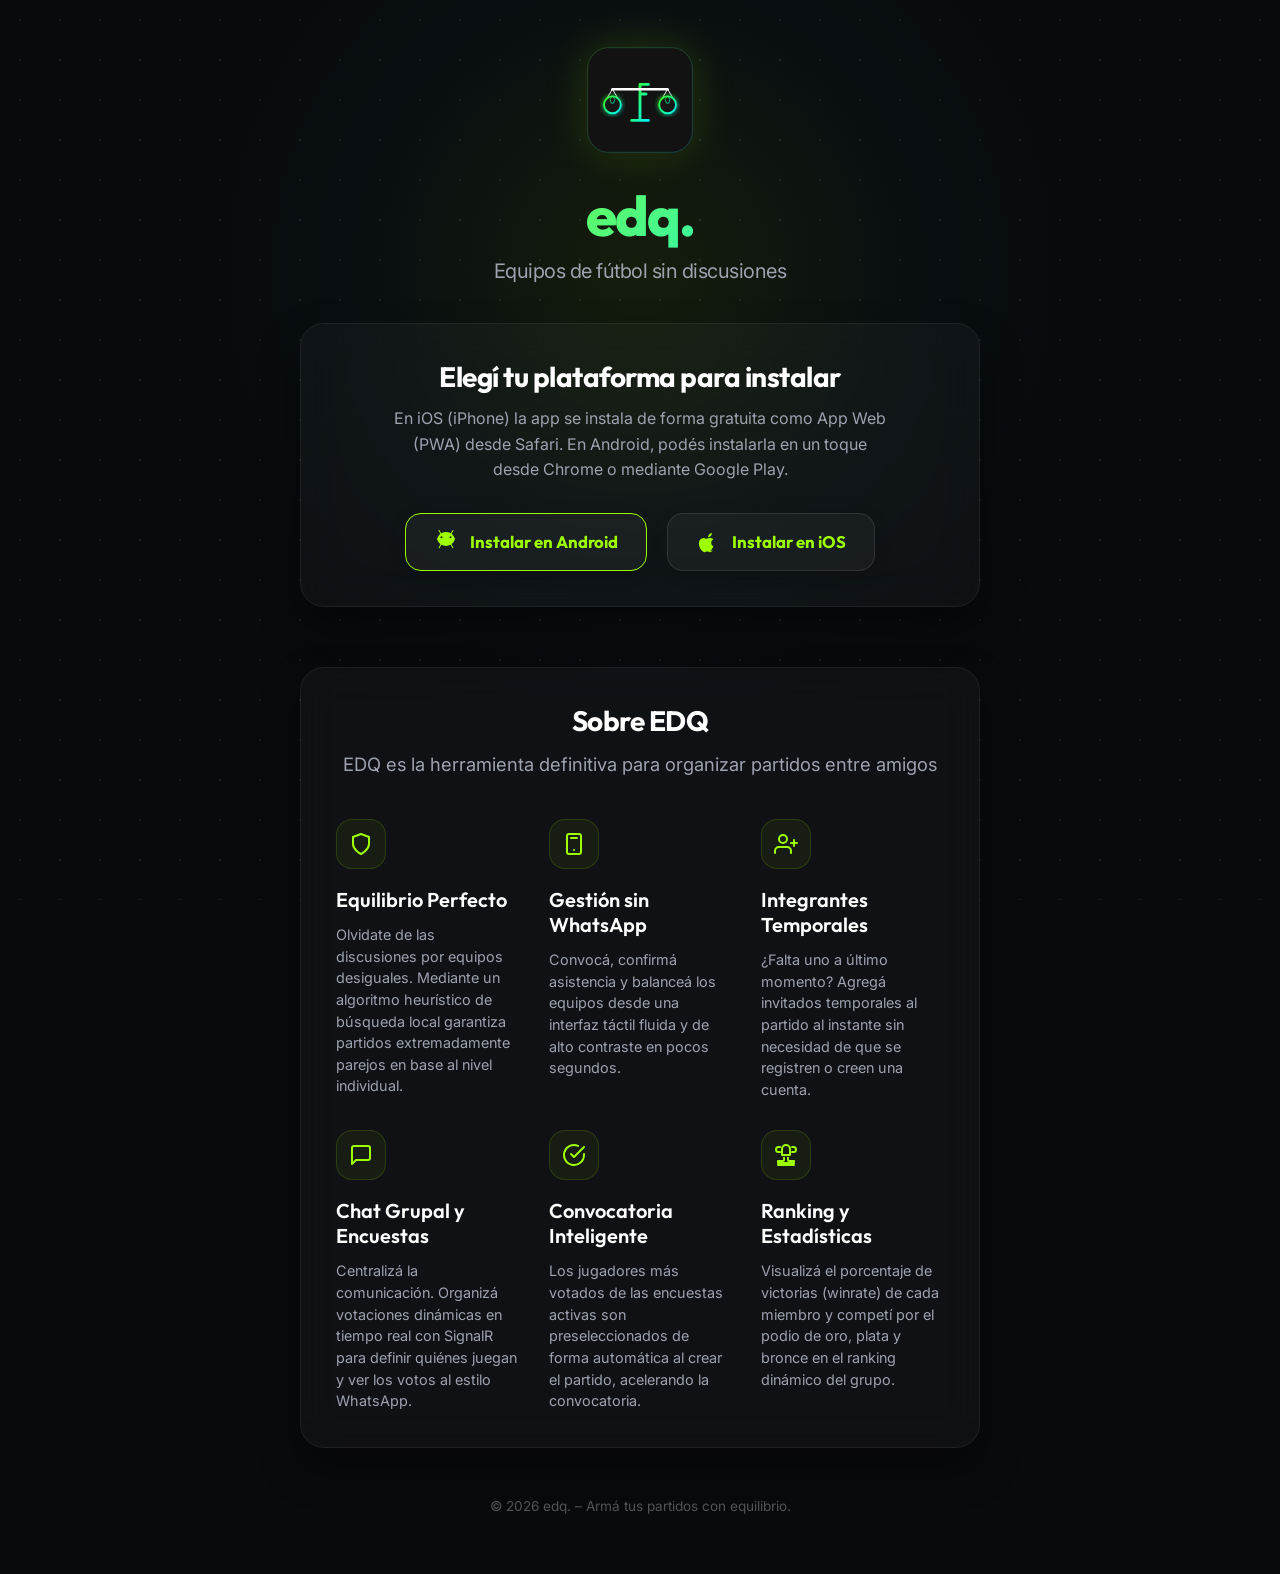
==== index.html @ 4a6f5aad "Initial commit" ====
<!DOCTYPE html>
<html lang="es">
<head>
    <meta charset="UTF-8">
    <meta name="viewport" content="width=device-width, initial-scale=1.0">
    <title>Instalar EDQ - Equipos de fútbol sin discusiones</title>
    
    <!-- Meta tags para SEO y preview -->
    <meta name="description" content="Instalá EDQ en tu celular y armá partidos equilibrados sin discusiones. PWA disponible para Android e iOS.">
    <meta name="color-scheme" content="dark">
    
    <!-- Google Fonts -->
    <link rel="preconnect" href="https://fonts.googleapis.com">
    <link rel="preconnect" href="https://fonts.gstatic.com" crossorigin>
    <link href="https://fonts.googleapis.com/css2?family=Inter:wght@300;400;500;600;700&family=Outfit:wght@400;600;700;800&display=swap" rel="stylesheet">
    
    <!-- Stylesheet -->
    <link rel="stylesheet" href="styles.css">
</head>
<body>

    <!-- Fondo dinámico con partículas de luz y gradiente -->
    <div class="radial-glow"></div>
    <div class="stars-overlay"></div>

    <div class="container">
        
        <!-- Hero Section -->
        <header class="hero">
            <div class="logo-container float-anim">
                <!-- SVG de EDQ integrado directamente para carga instantánea -->
                <svg xmlns="http://www.w3.org/2000/svg" viewBox="0 0 500 500" width="120" height="120" class="app-logo">
                    <defs>
                        <linearGradient id="gradientB2" x1="0%" y1="0%" x2="100%" y2="100%">
                            <stop offset="0%" stop-color="#39ff14" />
                            <stop offset="100%" stop-color="#00f2fe" />
                        </linearGradient>
                        <filter id="neonGlow" x="-20%" y="-20%" width="140%" height="140%">
                            <feGaussianBlur stdDeviation="12" result="blur" />
                            <feComposite in="SourceGraphic" in2="blur" operator="over" />
                        </filter>
                    </defs>
                    <rect width="440" height="440" x="30" y="30" rx="90" fill="#121212" stroke="#222" stroke-width="4"/>
                    <rect width="436" height="436" x="32" y="32" rx="88" fill="none" stroke="url(#gradientB2)" stroke-width="2" opacity="0.4"/>
                    <g transform="translate(250, 245)">
                        <path d="M -35,90 L 35,90 M 0,90 L 0,-60 M 0,-20 L 25,-20 M 0,-60 L 35,-60" fill="none" stroke="url(#gradientB2)" stroke-width="12" stroke-linecap="round" stroke-linejoin="round"/>
                        <path d="M -115,-40 L 115,-40" fill="none" stroke="#FFFFFF" stroke-width="10" stroke-linecap="round"/>
                        <g transform="translate(-115, 10)">
                            <path d="M 0,-50 L -30,0 M 0,-50 L 30,0" fill="none" stroke="#FFFFFF" stroke-width="4"/>
                            <circle cx="0" cy="15" r="35" fill="#161616" stroke="url(#gradientB2)" stroke-width="8" filter="url(#neonGlow)"/>
                            <path d="M 0,-20 L 10,-8 L 5,8 L -5,8 L -10,-8 Z" fill="none" stroke="url(#gradientB2)" stroke-width="3"/>
                        </g>
                        <g transform="translate(115, 10)">
                            <path d="M 0,-50 L -30,0 M 0,-50 L 30,0" fill="none" stroke="#FFFFFF" stroke-width="4"/>
                            <circle cx="0" cy="15" r="35" fill="#161616" stroke="url(#gradientB2)" stroke-width="8" filter="url(#neonGlow)"/>
                            <path d="M 0,-20 L 10,-8 L 5,8 L -5,8 L -10,-8 Z" fill="none" stroke="url(#gradientB2)" stroke-width="3"/>
                        </g>
                    </g>
                </svg>
            </div>
            
            <h1 class="title">edq.</h1>
            <p class="subtitle">Equipos de fútbol sin discusiones</p>
        </header>

        <!-- Tarjeta de Instalación (Card Principal) -->
        <section class="card install-card">
            <h2>Elegí tu plataforma para instalar</h2>
            <p class="card-desc">En iOS (iPhone) la app se instala de forma gratuita como App Web (PWA) desde Safari. En Android, podés instalarla en un toque desde Chrome o mediante Google Play.</p>
            
            <div class="button-group">
                <!-- Botón Android -->
                <button class="btn btn-neon" id="btnAndroid">
                    <svg viewBox="0 0 24 24" width="24" height="24" fill="currentColor" class="btn-icon">
                        <path d="M17.52 14.37l1.78 3.08a.48.48 0 0 1-.18.66.48.48 0 0 1-.66-.18l-1.81-3.13a10.43 10.43 0 0 1-9.3 0l-1.81 3.13a.48.48 0 0 1-.66.18.48.48 0 0 1-.18-.66l1.78-3.08A10.38 10.38 0 0 1 3 9.1a10.38 10.38 0 0 1 3.29-5.46L4.54.56a.48.48 0 0 1 .18-.66.48.48 0 0 1 .66.18l1.78 3.08a10.43 10.43 0 0 1 9.68 0l1.78-3.08a.48.48 0 0 1 .66-.18.48.48 0 0 1 .18.66l-1.75 3.08A10.38 10.38 0 0 1 21 9.1a10.38 10.38 0 0 1-3.48 5.27zM7.5 8.16a1 1 0 1 0 0-2 1 1 0 0 0 0 2zm9 0a1 1 0 1 0 0-2 1 1 0 0 0 0 2z"/>
                    </svg>
                    <span>Instalar en Android</span>
                </button>

                <!-- Botón iOS -->
                <button class="btn btn-ios" id="btnIos">
                    <svg viewBox="0 0 24 24" width="24" height="24" fill="currentColor" class="btn-icon">
                        <path d="M17.05 20.28c-.98.95-2.05 1.88-3.08 1.88-1.07 0-1.42-.66-2.64-.66-1.24 0-1.62.64-2.64.68-1.05.04-2.22-1-3.22-1.98C3.39 18.2 1.95 13.3 3.65 10.3c.84-1.5 2.38-2.4 4-2.4 1.25 0 2.4.88 3.18.88.75 0 2.13-1.06 3.63-.9 1.5.06 2.36.6 2.92 1.44-3.1 1.85-2.6 5.8 0 6.94-1.15 2.65-2.3 4.2-3.3 5zM12.03 7.25c.15-2.23 1.66-4.07 3.48-4.25.1.01.2.03.3.03.17 2.1-1.35 4.14-3.48 4.22-.1-.01-.2-.02-.3-.02"/>
                    </svg>
                    <span>Instalar en iOS</span>
                </button>
            </div>
        </section>

        <!-- Instrucciones Interactivas (Ocultas por defecto) -->
        <section class="instructions-section" id="instructionsSection">
            
            <!-- Contenedor Android -->
            <div class="instructions-wrapper" id="instructionsAndroid">
                <div class="modal-header">
                    <h3>Pasos para instalar en Android</h3>
                    <button class="close-btn" aria-label="Cerrar">&times;</button>
                </div>
                
                <div class="steps-grid">
                    <div class="step-card">
                        <div class="step-badge">1</div>
                        <p>Abrí el link de la app en tu navegador (preferentemente <strong>Google Chrome</strong>).</p>
                    </div>
                    <div class="step-card">
                        <div class="step-badge">2</div>
                        <p>Tocá la notificación emergente <strong>"Agregar EDQ a la pantalla de inicio"</strong> que aparece en el pie.</p>
                    </div>
                    <div class="step-card">
                        <div class="step-badge">3</div>
                        <p>Si no aparece, tocá los <strong>tres puntos</strong> en la esquina superior derecha y seleccioná <strong>"Instalar aplicación"</strong>.</p>
                    </div>
                    <div class="step-card">
                        <div class="step-badge">4</div>
                        <p>Confirmá y ¡listo! Ya la tenés en tu menú con acceso completo y offline.</p>
                    </div>
                </div>

                <div class="appstore-note" style="background: rgba(158, 255, 0, 0.03); border-color: rgba(158, 255, 0, 0.15); margin-top: 20px;">
                    <p style="color: var(--neon-green-solid);"><strong>¿Preferís usar la tienda?</strong> Como en Android publicar es accesible (solo u$s 25 una única vez), próximamente podrás descargar EDQ directamente desde la <strong>Google Play Store</strong> de forma tradicional.</p>
                </div>
            </div>

            <!-- Contenedor iOS -->
            <div class="instructions-wrapper" id="instructionsIos">
                <div class="modal-header">
                    <h3>Pasos para instalar en iOS (iPhone / iPad)</h3>
                    <button class="close-btn" aria-label="Cerrar">&times;</button>
                </div>

                <div class="ios-alert">
                    <svg width="22" height="22" viewBox="0 0 24 24" fill="none" stroke="#ff9500" stroke-width="2">
                        <circle cx="12" cy="12" r="10"/><line x1="12" y1="8" x2="12" y2="12"/><line x1="12" y1="16" x2="12.01" y2="16"/>
                    </svg>
                    <p><strong>Requiere Safari:</strong> iOS solo permite añadir PWAs desde el navegador oficial de Apple.</p>
                </div>
                
                <div class="steps-grid">
                    <div class="step-card">
                        <div class="step-badge">1</div>
                        <p>Abrí la URL de la app en **Safari**. Copiá el enlace si estás en otro navegador.</p>
                    </div>
                    <div class="step-card">
                        <div class="step-badge">2</div>
                        <p>Tocá el icono de **Compartir** 
                            <svg viewBox="0 0 24 24" width="16" height="16" stroke="currentColor" stroke-width="2" fill="none" class="inline-icon"><path d="M4 12v8a2 2 0 0 0 2 2h12a2 2 0 0 0 2-2v-8"/><polyline points="16 6 12 2 8 6"/><line x1="12" y1="2" x2="12" y2="15"/></svg> 
                            en la barra inferior.
                        </p>
                    </div>
                    <div class="step-card">
                        <div class="step-badge">3</div>
                        <p>Desplazate hacia abajo y seleccioná la opción **"Agregar a inicio"** 
                            <svg viewBox="0 0 24 24" width="16" height="16" stroke="currentColor" stroke-width="2" fill="none" class="inline-icon"><rect x="3" y="3" width="18" height="18" rx="4"/><line x1="12" y1="8" x2="12" y2="16"/><line x1="8" y1="12" x2="16" y2="12"/></svg>.
                        </p>
                    </div>
                    <div class="step-card">
                        <div class="step-badge">4</div>
                        <p>Tocá **Agregar** arriba a la derecha. La app se creará como un ícono nativo.</p>
                    </div>
                </div>

                <div class="appstore-note">
                    <p><strong>Nota sobre App Store:</strong> Publicar en Apple Store requiere un pago anual de u$s 99. La tecnología PWA te permite tener exactamente la misma aplicación, sin publicidad, gratis y directo en tu inicio.</p>
                </div>
            </div>
            
        </section>

        <!-- Descripción del Proyecto (Features) -->
        <section class="card description-card">
            <h2>Sobre EDQ</h2>
            <p class="lead">EDQ es la herramienta definitiva para organizar partidos entre amigos</p>
            
            <div class="features-grid">
                <!-- Feature 1: Equilibrio Perfecto -->
                <div class="feature-item">
                    <div class="feature-icon">
                        <svg viewBox="0 0 24 24" fill="none" stroke="currentColor" stroke-width="2" stroke-linecap="round" stroke-linejoin="round"><path d="M12 22s8-4 8-10V5l-8-3-8 3v7c0 6 8 10 8 10z"/></svg>
                    </div>
                    <h3>Equilibrio Perfecto</h3>
                    <p>Olvidate de las discusiones por equipos desiguales. Mediante un algoritmo heurístico de búsqueda local garantiza partidos extremadamente parejos en base al nivel individual.</p>
                </div>

                <!-- Feature 2: Gestión sin WhatsApp -->
                <div class="feature-item">
                    <div class="feature-icon">
                        <svg viewBox="0 0 24 24" fill="none" stroke="currentColor" stroke-width="2" stroke-linecap="round" stroke-linejoin="round"><rect x="5" y="2" width="14" height="20" rx="2" ry="2"/><line x1="12" y1="18" x2="12.01" y2="18"/><line x1="9" y1="6" x2="15" y2="6"/></svg>
                    </div>
                    <h3>Gestión sin WhatsApp</h3>
                    <p>Convocá, confirmá asistencia y balanceá los equipos desde una interfaz táctil fluida y de alto contraste en pocos segundos.</p>
                </div>

                <!-- Feature 3: Integrantes Temporales -->
                <div class="feature-item">
                    <div class="feature-icon">
                        <svg viewBox="0 0 24 24" fill="none" stroke="currentColor" stroke-width="2" stroke-linecap="round" stroke-linejoin="round"><path d="M17 21v-2a4 4 0 0 0-4-4H5a4 4 0 0 0-4 4v2"/><circle cx="9" cy="7" r="4"/><path d="M23 11h-6M20 8v6"/></svg>
                    </div>
                    <h3>Integrantes Temporales</h3>
                    <p>¿Falta uno a último momento? Agregá invitados temporales al partido al instante sin necesidad de que se registren o creen una cuenta.</p>
                </div>

                <!-- Feature 4: Chat Grupal y Encuestas -->
                <div class="feature-item">
                    <div class="feature-icon">
                        <svg viewBox="0 0 24 24" fill="none" stroke="currentColor" stroke-width="2" stroke-linecap="round" stroke-linejoin="round"><path d="M21 15a2 2 0 0 1-2 2H7l-4 4V5a2 2 0 0 1 2-2h14a2 2 0 0 1 2 2z"/></svg>
                    </div>
                    <h3>Chat Grupal y Encuestas</h3>
                    <p>Centralizá la comunicación. Organizá votaciones dinámicas en tiempo real con SignalR para definir quiénes juegan y ver los votos al estilo WhatsApp.</p>
                </div>

                <!-- Feature 5: Convocatoria Inteligente -->
                <div class="feature-item">
                    <div class="feature-icon">
                        <svg viewBox="0 0 24 24" fill="none" stroke="currentColor" stroke-width="2" stroke-linecap="round" stroke-linejoin="round"><path d="M22 11.08V12a10 10 0 1 1-5.93-9.14"/><polyline points="22 4 12 14.01 9 11.01"/></svg>
                    </div>
                    <h3>Convocatoria Inteligente</h3>
                    <p>Los jugadores más votados de las encuestas activas son preseleccionados de forma automática al crear el partido, acelerando la convocatoria.</p>
                </div>

                <!-- Feature 6: Ranking y Estadísticas -->
                <div class="feature-item">
                    <div class="feature-icon">
                        <svg viewBox="0 0 24 24" fill="none" stroke="currentColor" stroke-width="2" stroke-linecap="round" stroke-linejoin="round"><path d="M6 9H4.5a2.5 2.5 0 0 1 0-5H6M18 9h1.5a2.5 2.5 0 0 0 0-5H18M4 22h16M10 14.66V17c0 .55-.45 1-1 1H4v2h16v-2h-5c-.55 0-1-.45-1-1v-2.34M12 2a4 4 0 0 0-4 4v6h8V6a4 4 0 0 0-4-4z"/></svg>
                    </div>
                    <h3>Ranking y Estadísticas</h3>
                    <p>Visualizá el porcentaje de victorias (winrate) de cada miembro y competí por el podio de oro, plata y bronce en el ranking dinámico del grupo.</p>
                </div>
            </div>
        </section>

        <!-- Footer -->
        <footer class="footer">
            <p>&copy; 2026 edq. – Armá tus partidos con equilibrio.</p>
        </footer>

    </div>

    <!-- Scripts -->
    <script src="scripts.js"></script>
</body>
</html>
---- styles.css ----
/* ==========================================================================
   DISEÑO E INDENTACIÓN DE LA LANDING PAGE EDQ
   ========================================================================== */

:root {
  --bg-color-deep: #090a0d;
  --bg-color: #0f1115;
  --bg-card: rgba(255, 255, 255, 0.03);
  --border-color: rgba(255, 255, 255, 0.06);
  --text-primary: #ffffff;
  --text-secondary: #9ca3af;
  --neon-green: #39ff14;
  --neon-green-solid: #9eff00;
  --neon-green-glow: rgba(158, 255, 0, 0.2);
  --ios-purple: #a78bfa;
  --ios-purple-glow: rgba(167, 139, 250, 0.25);
  
  --font-title: 'Outfit', sans-serif;
  --font-body: 'Inter', sans-serif;
  
  --border-radius-lg: 24px;
  --border-radius-md: 16px;
  --border-radius-sm: 8px;
}

a{
  text-decoration: none;
}

* {
  box-sizing: border-box;
  margin: 0;
  padding: 0;
}

body {
  background-color: var(--bg-color-deep);
  color: var(--text-primary);
  font-family: var(--font-body);
  min-height: 100vh;
  position: relative;
  overflow-x: hidden;
  padding: 40px 20px;
  display: flex;
  justify-content: center;
  align-items: center;
}

/* Fondo Glow Neon y Estrellas */
.radial-glow {
  position: fixed;
  top: -20%;
  left: 50%;
  transform: translateX(-50%);
  width: 100vw;
  height: 100vh;
  max-width: 1200px;
  background: radial-gradient(circle, rgba(158, 255, 0, 0.08) 0%, rgba(0, 242, 254, 0.02) 40%, rgba(0,0,0,0) 70%);
  z-index: -2;
  pointer-events: none;
}

.stars-overlay {
  position: fixed;
  top: 0;
  left: 0;
  width: 100%;
  height: 100%;
  background-image: radial-gradient(rgba(255, 255, 255, 0.15) 1px, transparent 0),
                    radial-gradient(rgba(255, 255, 255, 0.08) 1.5px, transparent 0);
  background-size: 40px 40px, 80px 80px;
  background-position: 0 0, 20px 20px;
  z-index: -1;
  opacity: 0.5;
  pointer-events: none;
}

/* Contenedor principal */
.container {
  width: 100%;
  max-width: 680px;
  display: flex;
  flex-direction: column;
  gap: 30px;
  animation: fadeIn 0.8s ease-out;
}

/* Hero Section */
.hero {
  text-align: center;
  margin-bottom: 10px;
}

.logo-container {
  width: 120px;
  height: 120px;
  margin: 0 auto 20px auto;
  filter: drop-shadow(0 0 20px rgba(158, 255, 0, 0.15));
}

.app-logo {
  border-radius: 28px;
}

.title {
  font-family: var(--font-title);
  font-size: 3.5rem;
  font-weight: 800;
  letter-spacing: -2px;
  margin-bottom: 8px;
  background: linear-gradient(135deg, var(--neon-green-solid) 0%, #00f2fe 100%);
  -webkit-background-clip: text;
  -webkit-text-fill-color: transparent;
}

.subtitle {
  font-family: var(--font-body);
  font-size: 1.25rem;
  color: var(--text-secondary);
  font-weight: 400;
  letter-spacing: -0.5px;
}

/* Cartas de cristal (Glassmorphism) */
.card {
  background: var(--bg-card);
  backdrop-filter: blur(20px);
  -webkit-backdrop-filter: blur(20px);
  border: 1px solid var(--border-color);
  border-radius: var(--border-radius-lg);
  padding: 35px;
  text-align: center;
  box-shadow: 0 20px 40px rgba(0, 0, 0, 0.4);
}

.card h2 {
  font-family: var(--font-title);
  font-size: 1.75rem;
  font-weight: 700;
  margin-bottom: 12px;
  letter-spacing: -0.5px;
}

.card-desc {
  color: var(--text-secondary);
  font-size: 1rem;
  line-height: 1.6;
  margin-bottom: 30px;
  max-width: 500px;
  margin-left: auto;
  margin-right: auto;
}

/* Botones de acción */
.button-group {
  display: flex;
  gap: 20px;
  justify-content: center;
  flex-wrap: wrap;
}

.btn {
  font-family: var(--font-title);
  font-size: 1.05rem;
  font-weight: 700;
  padding: 16px 28px;
  border-radius: var(--border-radius-md);
  border: none;
  cursor: pointer;
  display: flex;
  align-items: center;
  gap: 12px;
  transition: all 0.3s cubic-bezier(0.4, 0, 0.2, 1);
  box-shadow: 0 4px 15px rgba(0, 0, 0, 0.2);
}

.btn-icon {
  transition: transform 0.3s ease;
}

/* Botón Android */
.btn-neon {
  background: rgba(255, 255, 255, 0.04);
  color: var(--neon-green-solid);
  border: 1px solid var(--neon-green-solid);
}

.btn-neon:hover {
  background: var(--neon-green-solid);
  color: var(--bg-color-deep);
  transform: translateY(-3px);
  box-shadow: 0 10px 25px var(--neon-green-glow);
}

.btn-neon:hover .btn-icon {
  transform: scale(1.15) rotate(5deg);
}

/* Botón iOS */
.btn-ios {
  background: rgba(255, 255, 255, 0.04);
  color: var(--neon-green-solid);
  border: 1px solid rgba(255, 255, 255, 0.1);
}

.btn-ios:hover {
  background: var(--ios-purple);
  color: var(--bg-color-deep);
  border-color: var(--ios-purple);
  transform: translateY(-3px);
  box-shadow: 0 10px 25px var(--ios-purple-glow);
}

.btn-ios:hover .btn-icon {
  transform: scale(1.15) translateY(-2px);
}

/* Panel de instrucciones */
.instructions-section {
  display: grid;
  grid-template-rows: 0fr;
  transition: grid-template-rows 0.4s cubic-bezier(0.4, 0, 0.2, 1);
  overflow: hidden;
}

.instructions-section.open {
  grid-template-rows: 1fr;
}

.instructions-wrapper {
  min-height: 0;
  background: var(--bg-card);
  backdrop-filter: blur(20px);
  -webkit-backdrop-filter: blur(20px);
  border: 1px solid var(--border-color);
  border-radius: var(--border-radius-lg);
  padding: 30px;
  display: none;
  animation: slideDown 0.4s ease-out forwards;
}

.instructions-wrapper.active {
  display: block;
}

.modal-header {
  display: flex;
  justify-content: space-between;
  align-items: center;
  margin-bottom: 25px;
  border-bottom: 1px solid var(--border-color);
  padding-bottom: 15px;
}

.modal-header h3 {
  font-family: var(--font-title);
  font-size: 1.35rem;
  font-weight: 700;
}

.close-btn {
  background: none;
  border: none;
  color: var(--text-secondary);
  font-size: 2rem;
  line-height: 1;
  cursor: pointer;
  transition: color 0.2s ease;
}

.close-btn:hover {
  color: var(--text-primary);
}

/* Grilla de Pasos */
.steps-grid {
  display: grid;
  grid-template-columns: 1fr 1fr;
  gap: 20px;
}

@media (max-width: 580px) {
  .steps-grid {
    grid-template-columns: 1fr;
  }
}

.step-card {
  background: rgba(255, 255, 255, 0.02);
  border: 1px solid rgba(255, 255, 255, 0.04);
  border-radius: var(--border-radius-md);
  padding: 20px;
  display: flex;
  flex-direction: column;
  gap: 12px;
  transition: transform 0.3s ease, border-color 0.3s ease;
}

.step-card:hover {
  transform: translateY(-2px);
  border-color: rgba(255, 255, 255, 0.1);
}

.step-badge {
  background: rgba(255, 255, 255, 0.07);
  width: 28px;
  height: 28px;
  border-radius: 50%;
  display: flex;
  align-items: center;
  justify-content: center;
  font-weight: 700;
  font-size: 0.9rem;
  color: var(--text-primary);
}

.step-card p {
  color: var(--text-secondary);
  font-size: 0.95rem;
  line-height: 1.5;
}

.step-card strong {
  color: var(--text-primary);
}

/* Elementos de alerta de iOS */
.ios-alert {
  background: rgba(255, 149, 0, 0.1);
  border: 1px solid rgba(255, 149, 0, 0.25);
  border-radius: var(--border-radius-md);
  padding: 16px;
  display: flex;
  gap: 12px;
  align-items: center;
  margin-bottom: 25px;
}

.ios-alert p {
  font-size: 0.9rem;
  color: #ff9500;
  line-height: 1.4;
}

.inline-icon {
  vertical-align: middle;
  margin: 0 2px;
}

.appstore-note {
  background: rgba(167, 139, 250, 0.06);
  border: 1px solid rgba(167, 139, 250, 0.15);
  border-radius: var(--border-radius-md);
  padding: 16px;
  margin-top: 25px;
  text-align: left;
}

.appstore-note p {
  font-size: 0.85rem;
  color: var(--ios-purple);
  line-height: 1.5;
}

/* Descripción y features */
.description-card {
  text-align: left;
}

.description-card h2 {
  text-align: center;
}

.lead {
  font-size: 1.15rem;
  line-height: 1.6;
  color: var(--text-secondary);
  margin-bottom: 40px;
  text-align: center;
}

.features-grid {
  display: grid;
  grid-template-columns: repeat(auto-fit, minmax(180px, 1fr));
  gap: 30px;
}

.feature-item {
  display: flex;
  flex-direction: column;
  gap: 12px;
}

.feature-icon {
  width: 50px;
  height: 50px;
  border-radius: var(--border-radius-md);
  background: rgba(158, 255, 0, 0.05);
  border: 1px solid rgba(158, 255, 0, 0.15);
  color: var(--neon-green-solid);
  display: flex;
  align-items: center;
  justify-content: center;
  margin-bottom: 6px;
}

.feature-icon svg {
  width: 24px;
  height: 24px;
}

.feature-item h3 {
  font-family: var(--font-title);
  font-size: 1.25rem;
  font-weight: 600;
}

.feature-item p {
  color: var(--text-secondary);
  font-size: 0.9rem;
  line-height: 1.5;
}

/* Footer */
.footer {
  text-align: center;
  padding: 20px 0;
  color: rgba(255, 255, 255, 0.3);
  font-size: 0.85rem;
}

/* ANIMACIONES */
@keyframes fadeIn {
  from { opacity: 0; transform: translateY(15px); }
  to { opacity: 1; transform: translateY(0); }
}

@keyframes slideDown {
  from { opacity: 0; transform: translateY(-10px); }
  to { opacity: 1; transform: translateY(0); }
}

.float-anim {
  animation: float 3s ease-in-out infinite;
}

@keyframes float {
  0% { transform: translateY(0); }
  50% { transform: translateY(-6px); }
  100% { transform: translateY(0); }
}

/* Responsive */
@media (max-width: 480px) {
  body {
    padding: 20px 10px;
  }
  .title {
    font-size: 2.8rem;
  }
  .card {
    padding: 25px 15px;
  }
  .features-grid {
    grid-template-columns: 1fr !important;
    gap: 30px;
  }
  .button-group {
    flex-wrap: nowrap !important;
    gap: 10px !important;
  }
  .btn {
    padding: 12px 14px !important;
    font-size: 0.85rem !important;
    flex: 1;
    justify-content: center;
    gap: 8px;
  }
  .btn-icon {
    width: 18px !important;
    height: 18px !important;
  }
}
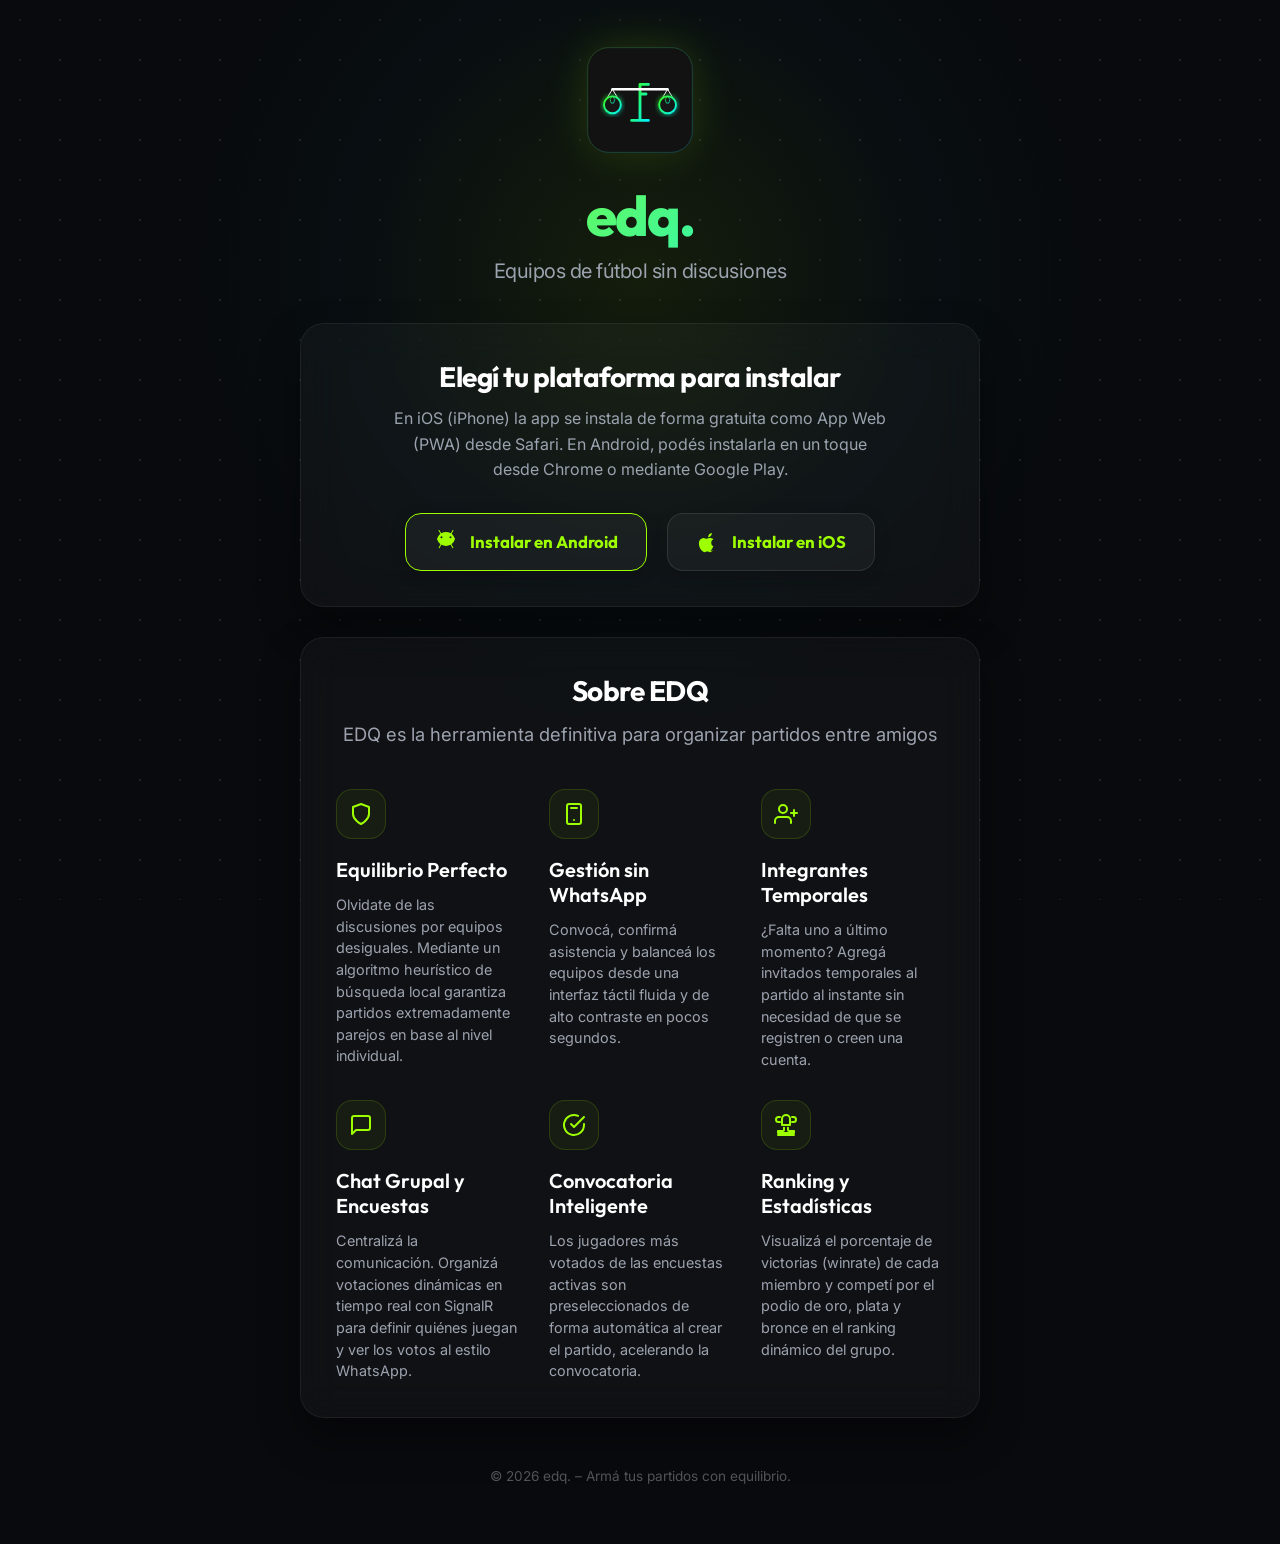
==== commit e1080f30: "final" ====
--- a/index.html
+++ b/index.html
@@ -4,16 +4,18 @@
     <meta charset="UTF-8">
     <meta name="viewport" content="width=device-width, initial-scale=1.0">
     <title>Instalar EDQ - Equipos de fútbol sin discusiones</title>
+    <link rel="icon" href="favicon.svg" type="image/svg+xml">
     
     <!-- Meta tags para SEO y preview -->
     <meta name="description" content="Instalá EDQ en tu celular y armá partidos equilibrados sin discusiones. PWA disponible para Android e iOS.">
     <meta name="color-scheme" content="dark">
+
+    <meta name="keywords" content="edq, edq app, descargar edq, edq android, edq ios, edq pwa , emparejador de equipos">
     
     <!-- Google Fonts -->
     <link rel="preconnect" href="https://fonts.googleapis.com">
     <link rel="preconnect" href="https://fonts.gstatic.com" crossorigin>
     <link href="https://fonts.googleapis.com/css2?family=Inter:wght@300;400;500;600;700&family=Outfit:wght@400;600;700;800&display=swap" rel="stylesheet">
-    
     <!-- Stylesheet -->
     <link rel="stylesheet" href="styles.css">
 </head>
@@ -67,103 +69,23 @@
         <section class="card install-card">
             <h2>Elegí tu plataforma para instalar</h2>
             <p class="card-desc">En iOS (iPhone) la app se instala de forma gratuita como App Web (PWA) desde Safari. En Android, podés instalarla en un toque desde Chrome o mediante Google Play.</p>
-            
-            <div class="button-group">
+               <div class="button-group">
                 <!-- Botón Android -->
-                <button class="btn btn-neon" id="btnAndroid">
+                <a href="https://edqapp.duckdns.org" class="btn btn-neon" id="btnAndroid">
                     <svg viewBox="0 0 24 24" width="24" height="24" fill="currentColor" class="btn-icon">
                         <path d="M17.52 14.37l1.78 3.08a.48.48 0 0 1-.18.66.48.48 0 0 1-.66-.18l-1.81-3.13a10.43 10.43 0 0 1-9.3 0l-1.81 3.13a.48.48 0 0 1-.66.18.48.48 0 0 1-.18-.66l1.78-3.08A10.38 10.38 0 0 1 3 9.1a10.38 10.38 0 0 1 3.29-5.46L4.54.56a.48.48 0 0 1 .18-.66.48.48 0 0 1 .66.18l1.78 3.08a10.43 10.43 0 0 1 9.68 0l1.78-3.08a.48.48 0 0 1 .66-.18.48.48 0 0 1 .18.66l-1.75 3.08A10.38 10.38 0 0 1 21 9.1a10.38 10.38 0 0 1-3.48 5.27zM7.5 8.16a1 1 0 1 0 0-2 1 1 0 0 0 0 2zm9 0a1 1 0 1 0 0-2 1 1 0 0 0 0 2z"/>
                     </svg>
                     <span>Instalar en Android</span>
-                </button>
+                </a>
 
                 <!-- Botón iOS -->
-                <button class="btn btn-ios" id="btnIos">
+                <a href="https://edqapp.duckdns.org/Home/InstallIos" class="btn btn-ios" id="btnIos">
                     <svg viewBox="0 0 24 24" width="24" height="24" fill="currentColor" class="btn-icon">
                         <path d="M17.05 20.28c-.98.95-2.05 1.88-3.08 1.88-1.07 0-1.42-.66-2.64-.66-1.24 0-1.62.64-2.64.68-1.05.04-2.22-1-3.22-1.98C3.39 18.2 1.95 13.3 3.65 10.3c.84-1.5 2.38-2.4 4-2.4 1.25 0 2.4.88 3.18.88.75 0 2.13-1.06 3.63-.9 1.5.06 2.36.6 2.92 1.44-3.1 1.85-2.6 5.8 0 6.94-1.15 2.65-2.3 4.2-3.3 5zM12.03 7.25c.15-2.23 1.66-4.07 3.48-4.25.1.01.2.03.3.03.17 2.1-1.35 4.14-3.48 4.22-.1-.01-.2-.02-.3-.02"/>
                     </svg>
                     <span>Instalar en iOS</span>
-                </button>
+                </a>
             </div>
-        </section>
-
-        <!-- Instrucciones Interactivas (Ocultas por defecto) -->
-        <section class="instructions-section" id="instructionsSection">
-            
-            <!-- Contenedor Android -->
-            <div class="instructions-wrapper" id="instructionsAndroid">
-                <div class="modal-header">
-                    <h3>Pasos para instalar en Android</h3>
-                    <button class="close-btn" aria-label="Cerrar">&times;</button>
-                </div>
-                
-                <div class="steps-grid">
-                    <div class="step-card">
-                        <div class="step-badge">1</div>
-                        <p>Abrí el link de la app en tu navegador (preferentemente <strong>Google Chrome</strong>).</p>
-                    </div>
-                    <div class="step-card">
-                        <div class="step-badge">2</div>
-                        <p>Tocá la notificación emergente <strong>"Agregar EDQ a la pantalla de inicio"</strong> que aparece en el pie.</p>
-                    </div>
-                    <div class="step-card">
-                        <div class="step-badge">3</div>
-                        <p>Si no aparece, tocá los <strong>tres puntos</strong> en la esquina superior derecha y seleccioná <strong>"Instalar aplicación"</strong>.</p>
-                    </div>
-                    <div class="step-card">
-                        <div class="step-badge">4</div>
-                        <p>Confirmá y ¡listo! Ya la tenés en tu menú con acceso completo y offline.</p>
-                    </div>
-                </div>
-
-                <div class="appstore-note" style="background: rgba(158, 255, 0, 0.03); border-color: rgba(158, 255, 0, 0.15); margin-top: 20px;">
-                    <p style="color: var(--neon-green-solid);"><strong>¿Preferís usar la tienda?</strong> Como en Android publicar es accesible (solo u$s 25 una única vez), próximamente podrás descargar EDQ directamente desde la <strong>Google Play Store</strong> de forma tradicional.</p>
-                </div>
-            </div>
-
-            <!-- Contenedor iOS -->
-            <div class="instructions-wrapper" id="instructionsIos">
-                <div class="modal-header">
-                    <h3>Pasos para instalar en iOS (iPhone / iPad)</h3>
-                    <button class="close-btn" aria-label="Cerrar">&times;</button>
-                </div>
-
-                <div class="ios-alert">
-                    <svg width="22" height="22" viewBox="0 0 24 24" fill="none" stroke="#ff9500" stroke-width="2">
-                        <circle cx="12" cy="12" r="10"/><line x1="12" y1="8" x2="12" y2="12"/><line x1="12" y1="16" x2="12.01" y2="16"/>
-                    </svg>
-                    <p><strong>Requiere Safari:</strong> iOS solo permite añadir PWAs desde el navegador oficial de Apple.</p>
-                </div>
-                
-                <div class="steps-grid">
-                    <div class="step-card">
-                        <div class="step-badge">1</div>
-                        <p>Abrí la URL de la app en **Safari**. Copiá el enlace si estás en otro navegador.</p>
-                    </div>
-                    <div class="step-card">
-                        <div class="step-badge">2</div>
-                        <p>Tocá el icono de **Compartir** 
-                            <svg viewBox="0 0 24 24" width="16" height="16" stroke="currentColor" stroke-width="2" fill="none" class="inline-icon"><path d="M4 12v8a2 2 0 0 0 2 2h12a2 2 0 0 0 2-2v-8"/><polyline points="16 6 12 2 8 6"/><line x1="12" y1="2" x2="12" y2="15"/></svg> 
-                            en la barra inferior.
-                        </p>
-                    </div>
-                    <div class="step-card">
-                        <div class="step-badge">3</div>
-                        <p>Desplazate hacia abajo y seleccioná la opción **"Agregar a inicio"** 
-                            <svg viewBox="0 0 24 24" width="16" height="16" stroke="currentColor" stroke-width="2" fill="none" class="inline-icon"><rect x="3" y="3" width="18" height="18" rx="4"/><line x1="12" y1="8" x2="12" y2="16"/><line x1="8" y1="12" x2="16" y2="12"/></svg>.
-                        </p>
-                    </div>
-                    <div class="step-card">
-                        <div class="step-badge">4</div>
-                        <p>Tocá **Agregar** arriba a la derecha. La app se creará como un ícono nativo.</p>
-                    </div>
-                </div>
-
-                <div class="appstore-note">
-                    <p><strong>Nota sobre App Store:</strong> Publicar en Apple Store requiere un pago anual de u$s 99. La tecnología PWA te permite tener exactamente la misma aplicación, sin publicidad, gratis y directo en tu inicio.</p>
-                </div>
-            </div>
-            
         </section>
 
         <!-- Descripción del Proyecto (Features) -->
@@ -235,7 +157,5 @@
 
     </div>
 
-    <!-- Scripts -->
-    <script src="scripts.js"></script>
 </body>
 </html>
--- a/styles.css
+++ b/styles.css
@@ -170,6 +170,7 @@
   display: flex;
   align-items: center;
   gap: 12px;
+  text-decoration: none;
   transition: all 0.3s cubic-bezier(0.4, 0, 0.2, 1);
   box-shadow: 0 4px 15px rgba(0, 0, 0, 0.2);
 }
@@ -204,11 +205,11 @@
 }
 
 .btn-ios:hover {
-  background: var(--ios-purple);
+  background: #ffffff;
   color: var(--bg-color-deep);
-  border-color: var(--ios-purple);
+  border-color: #ffffff;
   transform: translateY(-3px);
-  box-shadow: 0 10px 25px var(--ios-purple-glow);
+  box-shadow: 0 10px 25px rgba(255, 255, 255, 0.15);
 }
 
 .btn-ios:hover .btn-icon {
